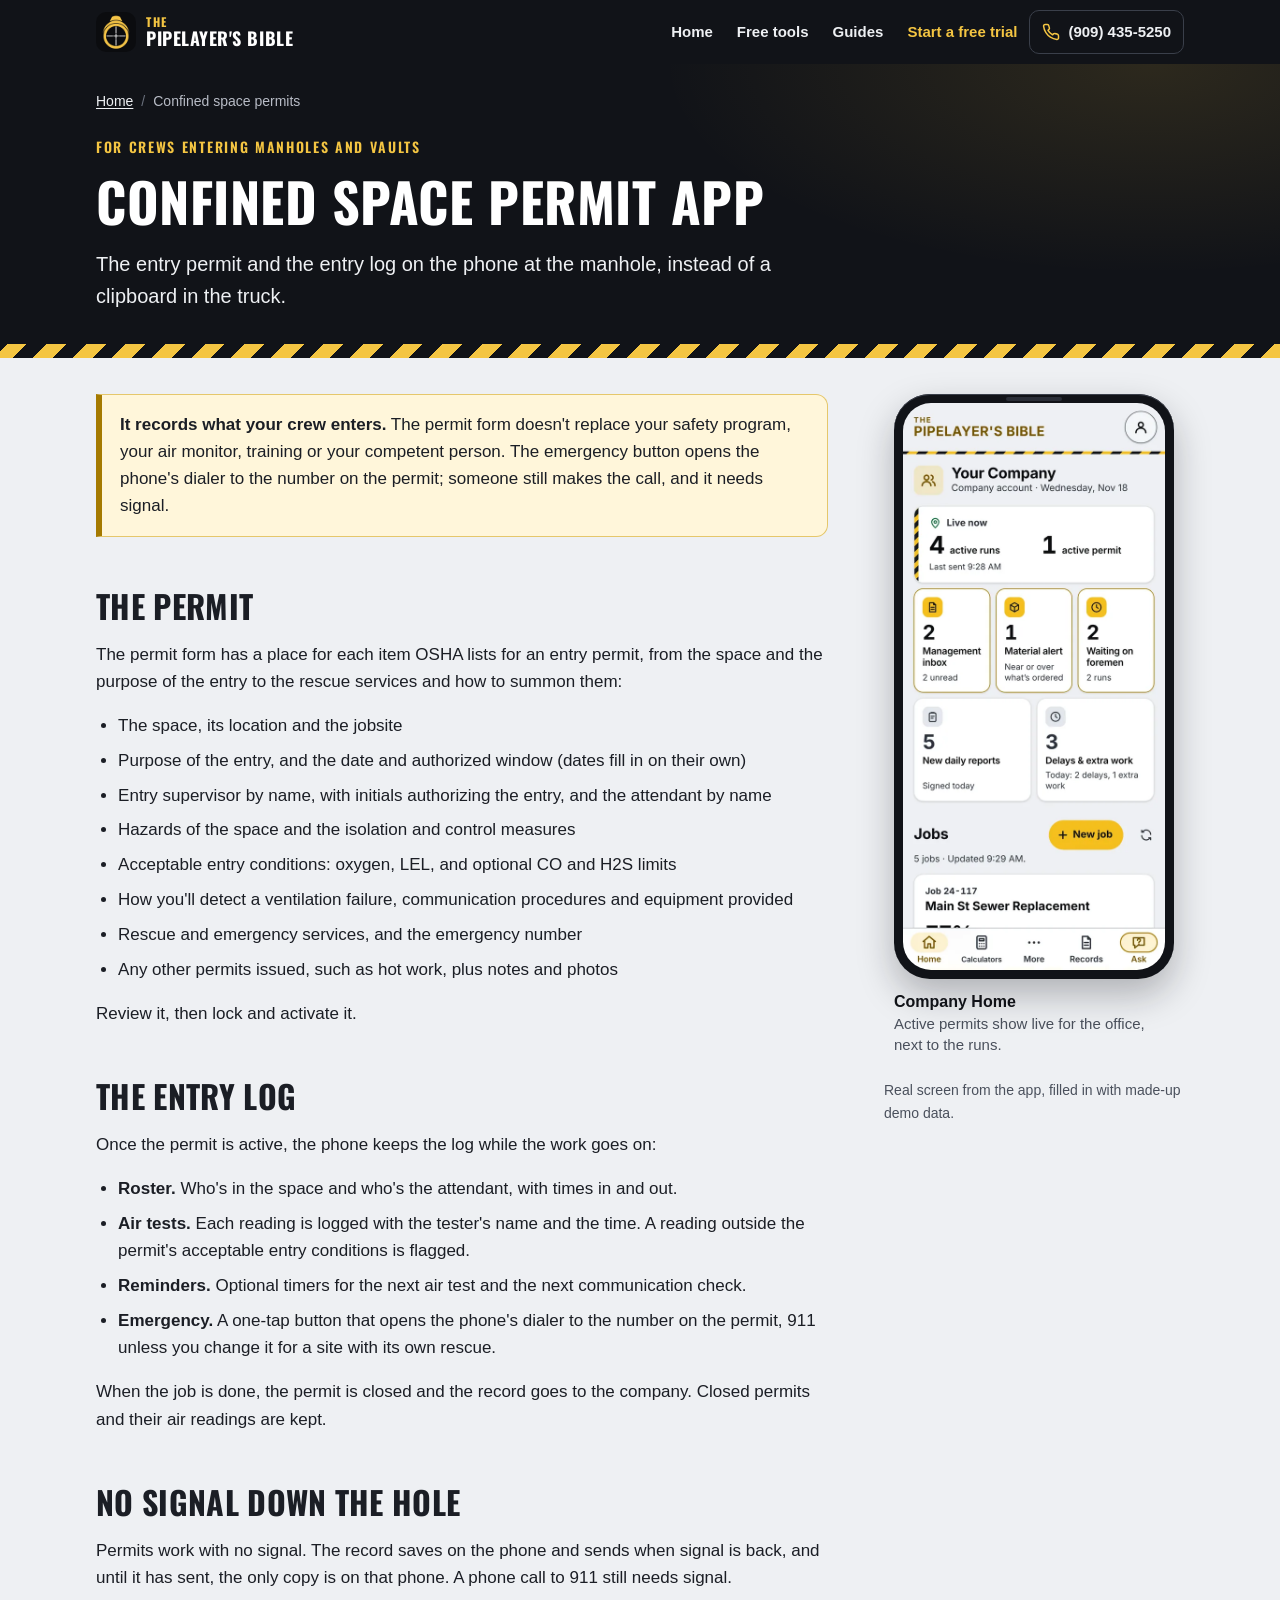
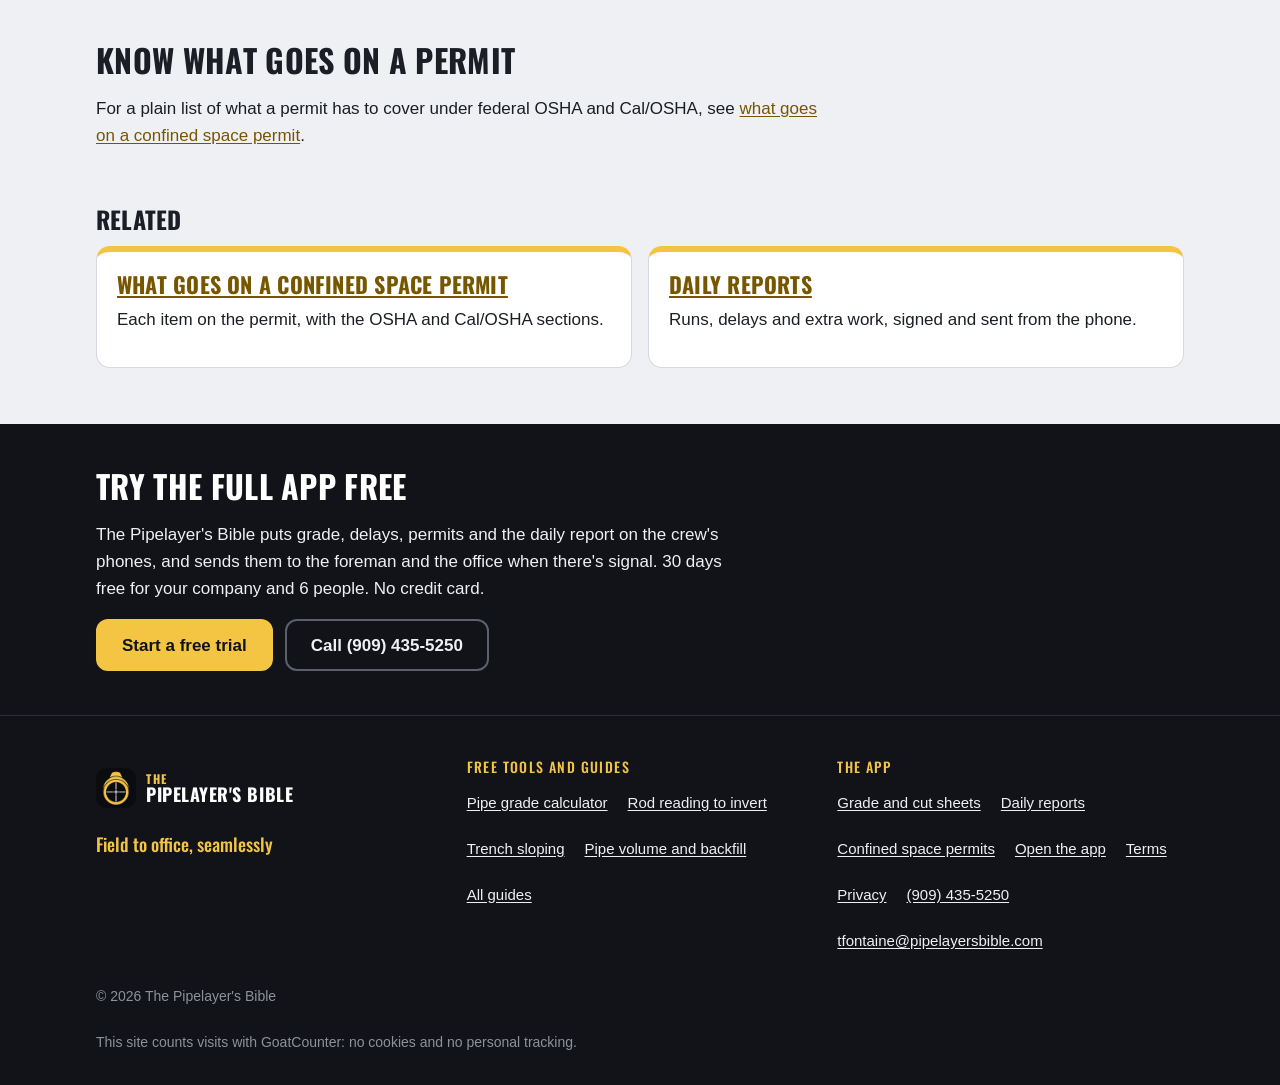
==== confined-space-permit-app/index.html @ 14cc98b0 "SEO: free tools, guides, use-case pages, nav, structured data - index.html: search-phrase title and " ====
<!doctype html>
<html lang="en">
<head>
<meta charset="utf-8">
<meta name="viewport" content="width=device-width, initial-scale=1">
<title>Confined Space Permit App | The Pipelayer's Bible</title>
<link rel="preload" href="/fonts/oswald-latin-700-normal.woff2" as="font" type="font/woff2" crossorigin>
<link rel="stylesheet" href="/css/site.css">
<meta name="description" content="Confined space permit app for pipe crews: entry permit, entrant and attendant roster, air test log with tester and time, one-tap emergency call. No signal needed.">
<link rel="canonical" href="https://pipelayersbible.com/confined-space-permit-app/">

<meta name="theme-color" content="#111318">
<meta name="color-scheme" content="light">
<meta property="og:type" content="website">
<meta property="og:site_name" content="The Pipelayer's Bible">
<meta property="og:title" content="Confined Space Permit App | The Pipelayer's Bible">
<meta property="og:description" content="Confined space permit app for pipe crews: entry permit, entrant and attendant roster, air test log with tester and time, one-tap emergency call. No signal needed.">
<meta property="og:url" content="https://pipelayersbible.com/confined-space-permit-app/">
<meta property="og:image" content="https://pipelayersbible.com/img/og-share.png">
<meta property="og:image:width" content="1200">
<meta property="og:image:height" content="630">
<meta property="og:image:alt" content="The Pipelayer's Bible logo, a gold scope on black, with the words Field to office, seamlessly">
<meta name="twitter:card" content="summary_large_image">
<meta name="twitter:title" content="Confined Space Permit App | The Pipelayer's Bible">
<meta name="twitter:description" content="Confined space permit app for pipe crews: entry permit, entrant and attendant roster, air test log with tester and time, one-tap emergency call. No signal needed.">
<meta name="twitter:image" content="https://pipelayersbible.com/img/og-share.png">
<link rel="icon" href="/favicon.ico" sizes="any">
<link rel="icon" href="/favicon-32.png" type="image/png" sizes="32x32">
<link rel="apple-touch-icon" href="/apple-touch-icon.png">
<script type="application/ld+json">
{
 "@context": "https://schema.org",
 "@graph": [
  {
   "@type": "Organization",
   "@id": "https://pipelayersbible.com/#org",
   "name": "The Pipelayer's Bible",
   "url": "https://pipelayersbible.com/",
   "logo": "https://pipelayersbible.com/img/logo-192.png",
   "telephone": "+1-909-435-5250",
   "email": "tfontaine@pipelayersbible.com"
  },
  {
   "@type": "WebPage",
   "@id": "https://pipelayersbible.com/confined-space-permit-app/",
   "url": "https://pipelayersbible.com/confined-space-permit-app/",
   "name": "Confined space permit app",
   "description": "Confined space permit app for pipe crews: entry permit, entrant and attendant roster, air test log with tester and time, one-tap emergency call. No signal needed.",
   "inLanguage": "en-US",
   "isPartOf": {
    "@id": "https://pipelayersbible.com/#website"
   },
   "about": {
    "@id": "https://pipelayersbible.com/#app"
   },
   "publisher": {
    "@id": "https://pipelayersbible.com/#org"
   },
   "primaryImageOfPage": "https://pipelayersbible.com/img/og-share.png"
  },
  {
   "@type": "BreadcrumbList",
   "itemListElement": [
    {
     "@type": "ListItem",
     "position": 1,
     "name": "Home",
     "item": "https://pipelayersbible.com/"
    },
    {
     "@type": "ListItem",
     "position": 2,
     "name": "Confined space permits",
     "item": "https://pipelayersbible.com/confined-space-permit-app/"
    }
   ]
  }
 ]
}
</script>
</head>
<body>
<a class="skip" href="#main">Skip to content</a>
<header class="topbar">
  <div class="wrap">
    <a class="brand" href="/" aria-label="The Pipelayer's Bible, home">
      <img src="/img/logo-96.png" width="40" height="40" alt="">
      <span><small>The</small>Pipelayer's Bible</span>
    </a>
    <nav class="site-nav" aria-label="Main"><ul><li><a href="/">Home</a></li><li><a href="/tools/">Free tools</a></li><li><a href="/guides/">Guides</a></li><li><a href="/#start" class="nav-cta">Start a free trial</a></li></ul></nav>
    <a class="top-call" href="tel:+19094355250" aria-label="Call Thomas at (909) 435-5250">
      <svg viewBox="0 0 24 24" fill="none" stroke="currentColor" stroke-width="2" stroke-linecap="round" stroke-linejoin="round" aria-hidden="true"><path d="M22 16.9v3a2 2 0 0 1-2.2 2 19.8 19.8 0 0 1-8.6-3.1 19.5 19.5 0 0 1-6-6A19.8 19.8 0 0 1 2.1 4.2 2 2 0 0 1 4.1 2h3a2 2 0 0 1 2 1.7c.1.9.4 1.8.7 2.7a2 2 0 0 1-.5 2.1L8 9.8a16 16 0 0 0 6 6l1.3-1.3a2 2 0 0 1 2.1-.4c.9.3 1.8.6 2.7.7a2 2 0 0 1 1.7 2z"/></svg>
      <span class="word">Call</span><span class="num">(909) 435-5250</span>
    </a>
  </div>
</header>

<main id="main">
<section class="page-hero" aria-labelledby="page-title">
  <div class="wrap">
    <nav class="crumbs" aria-label="Breadcrumb"><ol><li><a href="/">Home</a></li><li><span aria-current="page">Confined space permits</span></li></ol></nav>
    <p class="eyebrow" style="margin-top:18px">For crews entering manholes and vaults</p>
    <h1 id="page-title">Confined space permit app</h1>
    <p class="lead">The entry permit and the entry log on the phone at the manhole, instead of a clipboard in the truck.</p>
  </div>
  <div class="stripe" aria-hidden="true"></div>
</section>
<div class="content"><div class="wrap"><div class="split"><div class="prose">
<div class="warn"><p><strong>It records what your crew enters.</strong> The permit form doesn't replace your safety program, your air monitor, training or your competent person. The emergency button opens the phone's dialer to the number on the permit; someone still makes the call, and it needs signal.</p></div>

<h2>The permit</h2>
<p>The permit form has a place for each item OSHA lists for an entry permit, from the space and the purpose of the entry to the rescue services and how to summon them:</p>
<ul>
<li>The space, its location and the jobsite</li>
<li>Purpose of the entry, and the date and authorized window (dates fill in on their own)</li>
<li>Entry supervisor by name, with initials authorizing the entry, and the attendant by name</li>
<li>Hazards of the space and the isolation and control measures</li>
<li>Acceptable entry conditions: oxygen, LEL, and optional CO and H2S limits</li>
<li>How you'll detect a ventilation failure, communication procedures and equipment provided</li>
<li>Rescue and emergency services, and the emergency number</li>
<li>Any other permits issued, such as hot work, plus notes and photos</li>
</ul>
<p>Review it, then lock and activate it.</p>

<h2>The entry log</h2>
<p>Once the permit is active, the phone keeps the log while the work goes on:</p>
<ul>
<li><strong>Roster.</strong> Who's in the space and who's the attendant, with times in and out.</li>
<li><strong>Air tests.</strong> Each reading is logged with the tester's name and the time. A reading outside the permit's acceptable entry conditions is flagged.</li>
<li><strong>Reminders.</strong> Optional timers for the next air test and the next communication check.</li>
<li><strong>Emergency.</strong> A one-tap button that opens the phone's dialer to the number on the permit, 911 unless you change it for a site with its own rescue.</li>
</ul>
<p>When the job is done, the permit is closed and the record goes to the company. Closed permits and their air readings are kept.</p>

<h2>No signal down the hole</h2>
<p>Permits work with no signal. The record saves on the phone and sends when signal is back, and until it has sent, the only copy is on that phone. A phone call to 911 still needs signal.</p>

<h2>Know what goes on a permit</h2>
<p>For a plain list of what a permit has to cover under federal OSHA and Cal/OSHA, see <a href="/guides/what-goes-on-a-confined-space-permit/">what goes on a confined space permit</a>.</p>
</div>
<div><figure class="shot"><div class="phone"><img src="/img/shot-office-busy.webp" width="560" height="1212" loading="lazy" decoding="async" alt="Company Home in the app for an example company: 4 active runs and 1 active permit live now, 5 daily reports signed today, 3 delays and extra work, and 5 jobs underway starting with Main St Sewer Replacement"></div><figcaption><b>Company Home</b>Active permits show live for the office, next to the runs.</figcaption></figure><p style="font-size:14px;color:var(--muted)">Real screen from the app, filled in with made-up demo data.</p></div>
</div>
<section class="related" aria-labelledby="rel-title"><h2 id="rel-title">Related</h2><ul class="cards"><li class="card"><h3><a href="/guides/what-goes-on-a-confined-space-permit/">What goes on a confined space permit</a></h3><p>Each item on the permit, with the OSHA and Cal/OSHA sections.</p></li><li class="card"><h3><a href="/daily-reports-for-underground-crews/">Daily reports</a></h3><p>Runs, delays and extra work, signed and sent from the phone.</p></li></ul></section>
</div></div>
<section class="cta-band" aria-labelledby="cta-title">
  <div class="wrap">
    <h2 id="cta-title">Try the full app free</h2>
    <p>The Pipelayer's Bible puts grade, delays, permits and the daily report on the crew's phones, and sends them to the foreman and the office when there's signal. 30 days free for your company and 6 people. No credit card.</p>
    <div class="btns"><a class="btn btn-primary" href="/#start">Start a free trial</a><a class="btn btn-ghost" href="tel:+19094355250">Call (909) 435-5250</a></div>
  </div>
</section>
</main>

<footer class="site-foot">
  <div class="wrap">
    <div class="foot-brand">
      <a class="brand" href="/" aria-label="The Pipelayer's Bible, home"><img src="/img/logo-96.png" width="40" height="40" alt=""><span><small>The</small>Pipelayer's Bible</span></a>
      <p>Field to office, seamlessly</p>
    </div>
    <div>
      <p class="foot-h">Free tools and guides</p>
      <ul class="foot-links">
        <li><a href="/tools/pipe-grade-calculator/">Pipe grade calculator</a></li>
        <li><a href="/tools/rod-reading-to-invert/">Rod reading to invert</a></li>
        <li><a href="/tools/trench-sloping/">Trench sloping</a></li>
        <li><a href="/tools/pipe-volume-weight/">Pipe volume and backfill</a></li>
        <li><a href="/guides/">All guides</a></li>
      </ul>
    </div>
    <div>
      <p class="foot-h">The app</p>
      <ul class="foot-links">
        <li><a href="/grade-and-cut-sheet-app/">Grade and cut sheets</a></li>
        <li><a href="/daily-reports-for-underground-crews/">Daily reports</a></li>
        <li><a href="/confined-space-permit-app/">Confined space permits</a></li>
        <li><a href="https://app.pipelayersbible.com">Open the app</a></li>
        <li><a href="https://app.pipelayersbible.com/terms.html">Terms</a></li>
        <li><a href="https://app.pipelayersbible.com/privacy.html">Privacy</a></li>
        <li><a href="tel:+19094355250">(909) 435-5250</a></li>
        <li><a href="mailto:tfontaine@pipelayersbible.com">tfontaine@pipelayersbible.com</a></li>
      </ul>
    </div>
    <p class="copy">&copy; 2026 The Pipelayer's Bible</p>
    <p class="copy">This site counts visits with GoatCounter: no cookies and no personal tracking.</p>
  </div>
</footer>
<script data-goatcounter="https://pipelayersbible.goatcounter.com/count" async src="https://gc.zgo.at/count.js"></script>
</body>
</html>
---- css/site.css ----
/* Shared styles for every page except the home page (index.html keeps its own inline copy so it loads in one request). */
@font-face{font-family:'Oswald';font-style:normal;font-weight:500;font-display:swap;src:url(/fonts/oswald-latin-500-normal.woff2) format('woff2')}
@font-face{font-family:'Oswald';font-style:normal;font-weight:600;font-display:swap;src:url(/fonts/oswald-latin-600-normal.woff2) format('woff2')}
@font-face{font-family:'Oswald';font-style:normal;font-weight:700;font-display:swap;src:url(/fonts/oswald-latin-700-normal.woff2) format('woff2')}
:root{
  --ink:#111318; --ink-2:#1B1E25; --ink-3:#2A2E37; --yellow:#F4C542; --line:#A57A00; --brand:#775600;
  --canvas:#EEF0F3; --card:#FFFFFF; --text:#1B1E25; --muted:#4A505C; --rule:#D5D9E0; --on-dark:#EEF0F3; --on-dark-2:#B8BCC6;
  --head:"Oswald","Arial Narrow",Arial,Helvetica,sans-serif; --body:Arial,Helvetica,sans-serif;
  --r:14px; --wrap:1120px;
}
*,*::before,*::after{box-sizing:border-box}
html{-webkit-text-size-adjust:100%;scroll-behavior:smooth}
@media (prefers-reduced-motion:reduce){html{scroll-behavior:auto}*{transition:none!important}}
body{margin:0;background:var(--canvas);color:var(--text);font:17px/1.6 var(--body);overflow-x:hidden}
img{max-width:100%;height:auto;display:block}
a{color:var(--brand);text-underline-offset:2px}
a:hover{color:var(--ink)}
:focus-visible{outline:3px solid var(--ink);outline-offset:3px;border-radius:4px}
.dark :focus-visible,.topbar :focus-visible,.site-foot :focus-visible,.page-hero :focus-visible,.cta-band :focus-visible{outline-color:var(--yellow)}
.skip{position:absolute;left:-9999px;top:8px;background:var(--yellow);color:var(--ink);padding:10px 14px;font-weight:700;z-index:10;border-radius:8px}
.skip:focus{left:12px}
.wrap{max-width:var(--wrap);margin:0 auto;padding:0 16px}
h1,h2,h3{font-family:var(--head);font-weight:700;line-height:1.15;letter-spacing:.01em;margin:0 0 .5em}
h2{font-size:clamp(24px,5.6vw,32px);text-transform:uppercase;margin-top:1.6em}
h3{font-size:20px;text-transform:uppercase;margin-top:1.4em}
p{margin:0 0 1em}
.eyebrow{font-family:var(--head);font-weight:600;text-transform:uppercase;letter-spacing:.12em;font-size:14px;color:var(--brand);margin:0 0 .6em}
.dark .eyebrow,.page-hero .eyebrow{color:var(--yellow)}
.sr{position:absolute;width:1px;height:1px;margin:-1px;padding:0;overflow:hidden;clip:rect(0 0 0 0);white-space:nowrap;border:0}

/* buttons */
.btn{display:inline-flex;align-items:center;justify-content:center;gap:8px;min-height:52px;padding:0 24px;border-radius:12px;font:700 17px/1 var(--body);text-decoration:none;border:2px solid transparent;cursor:pointer;transition:transform .08s ease,background-color .15s ease}
.btn:active{transform:translateY(1px)}
.btn-primary{background:var(--yellow);color:var(--ink);border-color:var(--yellow)}
.btn-primary:hover{background:#FFD45E;color:var(--ink)}
.btn-ghost{background:transparent;color:var(--on-dark);border-color:#5A606C}
.btn-ghost:hover{border-color:var(--yellow);color:#fff}

/* top bar and nav (same markup on every page, including the home page) */
.topbar{background:var(--ink);color:var(--on-dark)}
.topbar .wrap{display:flex;flex-wrap:wrap;align-items:center;justify-content:space-between;gap:0 12px;min-height:64px}
.brand{display:flex;align-items:center;gap:10px;color:#fff;text-decoration:none;font-family:var(--head);font-weight:700;text-transform:uppercase;letter-spacing:.03em;font-size:18px;line-height:1.05;min-height:64px}
.brand img{width:40px;height:40px;border-radius:10px}
.brand:hover{color:#fff}
.brand small{display:block;color:var(--yellow);font-size:12px;letter-spacing:.14em}
.top-call{color:var(--on-dark);text-decoration:none;font-weight:700;font-size:15px;display:inline-flex;align-items:center;gap:8px;min-height:44px;padding:0 12px;border:1px solid #3A3F4A;border-radius:10px}
.top-call:hover{color:#fff;border-color:var(--yellow)}
.top-call svg{width:18px;height:18px;color:var(--yellow)}
.top-call .num{display:none}
@media (min-width:640px){.top-call .num{display:inline}.top-call .word{display:none}}
.site-nav{order:3;width:100%;border-top:1px solid var(--ink-3)}
.site-nav ul{list-style:none;margin:0;padding:0;display:flex;flex-wrap:wrap;justify-content:space-between;gap:0 8px}
.site-nav a{display:inline-flex;align-items:center;min-height:44px;color:var(--on-dark);text-decoration:none;font-weight:700;font-size:15px;white-space:nowrap}
.site-nav a:hover{color:var(--yellow)}
.site-nav a[aria-current="page"]{color:var(--yellow);text-decoration:underline;text-decoration-thickness:2px;text-underline-offset:6px}
.site-nav .nav-cta{color:var(--yellow)}
@media (min-width:900px){
  .site-nav{order:2;width:auto;border-top:0;margin-left:auto}
  .site-nav ul{gap:0 24px}
  .top-call{order:4}
}

/* page hero (dark band under the header on inner pages) */
.page-hero{background:var(--ink);color:var(--on-dark);padding:20px 0 0;position:relative;overflow:hidden}
.page-hero::before{content:"";position:absolute;inset:0;background:radial-gradient(700px 300px at 90% 0%,rgba(244,197,66,.12),transparent 70%);pointer-events:none}
.page-hero .wrap{position:relative;padding-bottom:32px}
.page-hero h1{font-size:clamp(32px,8.4vw,54px);text-transform:uppercase;color:#fff;margin:.2em 0 .3em}
.page-hero .lead{font-size:clamp(17px,4.4vw,20px);max-width:38em;margin:0}
.page-hero .byline{color:var(--on-dark-2);font-size:15px;margin:14px 0 0}
.stripe{height:14px;background:repeating-linear-gradient(-45deg,var(--yellow) 0 14px,var(--ink) 14px 28px)}
.crumbs ol{list-style:none;margin:0;padding:0;display:flex;flex-wrap:wrap;gap:4px 8px;font-size:14px;color:var(--on-dark-2)}
.crumbs li+li::before{content:"/";margin-right:8px;color:#6B717D}
.crumbs a,.crumbs span{display:inline-block;padding:6px 0}
.crumbs a{color:var(--on-dark)}
.crumbs a:hover{color:var(--yellow)}

/* content */
.content{padding:36px 0 56px}
.prose{max-width:46em}
.prose ul,.prose ol{padding-left:1.3em;margin:0 0 1em}
.prose li{margin:0 0 .45em}
.prose h2:first-child{margin-top:0}
.note{background:var(--card);border-left:6px solid var(--yellow);border-radius:0 12px 12px 0;padding:16px 18px;margin:0 0 1.2em}
.note p:last-child{margin-bottom:0}
.warn{background:#FFF6DA;border:1px solid #E5C76B;border-left:6px solid var(--line);border-radius:0 12px 12px 0;padding:16px 18px;margin:0 0 1.2em}
.warn p:last-child{margin-bottom:0}
blockquote.reg{margin:0 0 1.2em;padding:14px 18px;background:var(--card);border-left:6px solid var(--ink);border-radius:0 12px 12px 0}
blockquote.reg p{margin:0 0 .5em}
blockquote.reg cite{font-style:normal;color:var(--muted);font-size:15px}
.formula{font-family:Consolas,"Courier New",monospace;background:var(--card);border:1px solid var(--rule);border-radius:10px;padding:12px 14px;margin:0 0 1em;font-size:15px;overflow-wrap:anywhere}
.tbl-wrap{overflow-x:auto;margin:0 0 1.2em;-webkit-overflow-scrolling:touch;border:1px solid var(--rule);border-radius:12px;background:var(--card)}
table{border-collapse:collapse;width:100%;font-size:16px}
th,td{text-align:left;padding:10px 12px;border-top:1px solid var(--rule);vertical-align:top}
thead th{border-top:0;background:#E4E7EC;font-family:var(--head);font-weight:600;text-transform:uppercase;letter-spacing:.04em;font-size:14px}
td.num,th.num{text-align:right;font-variant-numeric:tabular-nums;white-space:nowrap}
tr.hl td{background:#FBEFC9}

/* screenshot in a phone frame */
.split{display:grid;gap:28px}
@media (min-width:900px){.split{grid-template-columns:1fr 300px;gap:56px;align-items:start}}
.phone{background:var(--ink);border-radius:36px;padding:9px;box-shadow:0 1px 0 #3A3F4A inset,0 16px 36px rgba(17,19,24,.28);position:relative}
.phone::before{content:"";position:absolute;top:3px;left:50%;width:56px;height:4px;margin-left:-28px;border-radius:4px;background:#2A2E37;z-index:1}
.phone img{border-radius:28px;width:100%;aspect-ratio:560/1212;background:#E2E5EA}
.shot{margin:0 auto 24px;max-width:280px}
.shot figcaption{font-size:15px;color:var(--muted);margin-top:12px;line-height:1.4}
.shot figcaption b{display:block;color:var(--ink);font-size:16px}

/* cards (tool and guide lists, related links) */
.cards{display:grid;gap:16px;margin:8px 0 0;padding:0;list-style:none}
@media (min-width:700px){.cards{grid-template-columns:repeat(2,1fr)}}
.card{background:var(--card);border:1px solid var(--rule);border-top:6px solid var(--yellow);border-radius:var(--r);padding:20px}
.card h2,.card h3{font-size:22px;margin:0 0 .4em}
.card p{margin:0 0 .8em;color:var(--text)}
.card a.go{font-weight:700}
.related{margin-top:40px}
.related h2{font-size:24px}

/* tools */
.tool{background:var(--card);border:1px solid var(--rule);border-radius:var(--r);padding:20px 18px;margin:0 0 24px}
.tool h2{margin-top:0;font-size:24px}
.grid2{display:grid;gap:14px}
@media (min-width:560px){.grid2{grid-template-columns:1fr 1fr}}
.field label,.field legend{display:block;font-weight:700;margin-bottom:6px;padding:0}
.field .hint{display:block;font-weight:400;color:var(--muted);font-size:15px}
.field input,.field select{width:100%;font:17px/1.4 var(--body);color:var(--text);background:#fff;border:2px solid #9AA1AD;border-radius:10px;padding:10px 12px;min-height:50px}
.field input:focus,.field select:focus{border-color:var(--ink);outline:3px solid var(--yellow);outline-offset:0}
fieldset.field{border:0;margin:0;padding:0;min-width:0}
.choices{display:flex;flex-wrap:wrap;gap:8px}
.choices label{display:inline-flex;align-items:center;gap:8px;font-weight:400;margin:0;min-height:44px;padding:0 14px;border:2px solid #9AA1AD;border-radius:10px;background:#fff;cursor:pointer}
.choices input{width:20px;height:20px;min-height:0;margin:0;accent-color:var(--ink)}
.choices label:has(input:checked){border-color:var(--ink);background:#FBEFC9}
.choices label:has(input:focus-visible){outline:3px solid var(--ink);outline-offset:2px}
.results{margin-top:18px}
.results .msg{color:var(--muted);margin:0}
.results .msg.bad{color:#8A1C14;font-weight:700}
.answers{display:grid;gap:10px;margin:0 0 14px}
@media (min-width:560px){.answers{grid-template-columns:repeat(auto-fit,minmax(200px,1fr))}}
.answer{background:var(--canvas);border-radius:12px;padding:12px 14px}
.answer .k{font-size:14px;color:var(--muted);font-weight:700;text-transform:uppercase;letter-spacing:.04em}
.answer .v{font-family:var(--head);font-size:28px;font-weight:600;color:var(--ink);line-height:1.2}
.answer .s{font-size:15px;color:var(--muted)}

/* CTA band */
.cta-band{background:var(--ink);color:var(--on-dark);padding:44px 0}
.cta-band h2{color:#fff;margin-top:0}
.cta-band p{max-width:38em}
.cta-band .btns{display:flex;flex-direction:column;gap:12px;max-width:420px}
@media (min-width:520px){.cta-band .btns{flex-direction:row;max-width:none}}

/* footer */
.site-foot{background:var(--ink);color:var(--on-dark-2);padding:40px 0 32px;font-size:15px;border-top:1px solid var(--ink-3)}
.site-foot .wrap{display:grid;gap:24px}
.foot-brand p{margin:10px 0 0;color:var(--yellow);font-family:var(--head);font-size:18px}
.foot-links{list-style:none;margin:0;padding:0;display:flex;flex-wrap:wrap;gap:6px 20px}
.foot-links a{color:var(--on-dark);display:inline-block;padding:8px 0}
.foot-links a:hover{color:var(--yellow)}
.foot-h{font-family:var(--head);text-transform:uppercase;letter-spacing:.1em;font-size:14px;color:var(--yellow);margin:0 0 4px}
.copy{margin:0;color:#8C919C;font-size:14px}
@media (min-width:900px){.site-foot .wrap{grid-template-columns:1fr 1fr 1fr}.copy{grid-column:1/-1}}

/* 404 */
.nf{padding:56px 0;text-align:center}
.nf img{width:88px;height:88px;border-radius:22px;margin:0 auto 20px}
.nf h1{font-size:clamp(30px,8vw,44px);text-transform:uppercase}
.nf .btns{display:flex;flex-wrap:wrap;gap:12px;justify-content:center}
.nf .btn-ghost{color:var(--ink);border-color:#9AA1AD}
.nf .btn-ghost:hover{color:var(--ink);border-color:var(--ink)}
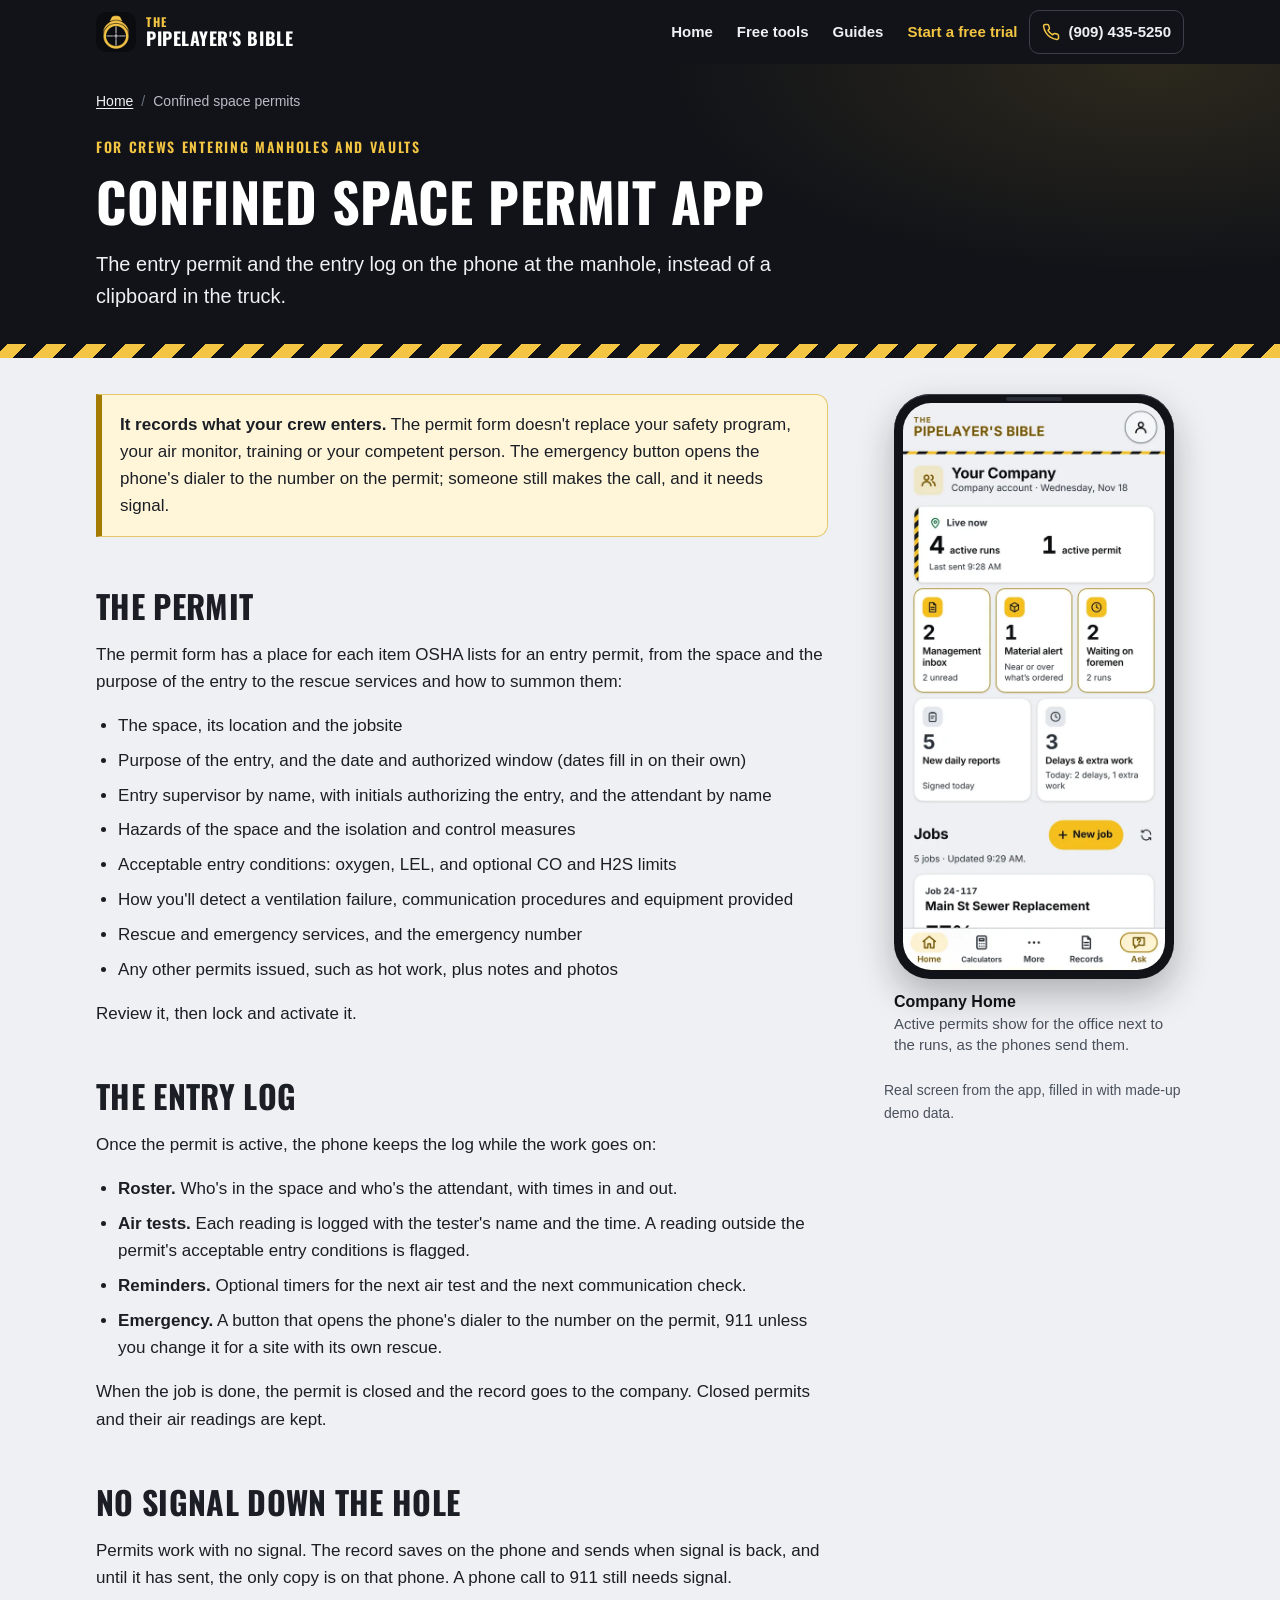
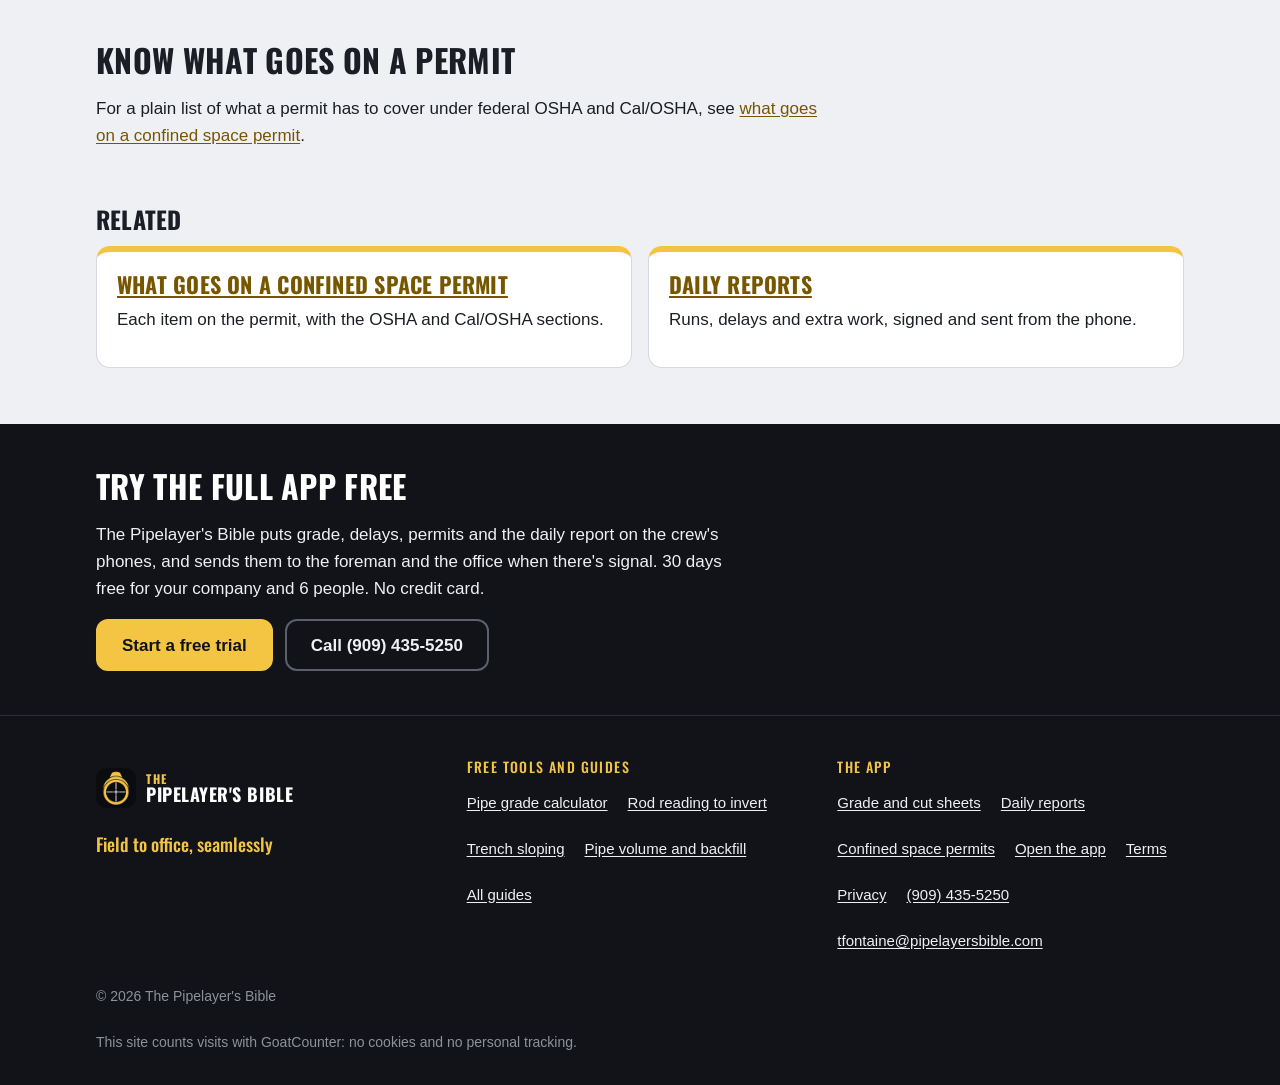
==== commit 10719456: "Answer visitor questions and apply legal wording fixes Home: hero says what the app does, quick-answ" ====
--- a/confined-space-permit-app/index.html
+++ b/confined-space-permit-app/index.html
@@ -6,7 +6,7 @@
 <title>Confined Space Permit App | The Pipelayer's Bible</title>
 <link rel="preload" href="/fonts/oswald-latin-700-normal.woff2" as="font" type="font/woff2" crossorigin>
 <link rel="stylesheet" href="/css/site.css">
-<meta name="description" content="Confined space permit app for pipe crews: entry permit, entrant and attendant roster, air test log with tester and time, one-tap emergency call. No signal needed.">
+<meta name="description" content="Confined space permit app for pipe crews: entry permit, entrant and attendant roster, air test log with tester and time, emergency dial button. Works offline.">
 <link rel="canonical" href="https://pipelayersbible.com/confined-space-permit-app/">
 
 <meta name="theme-color" content="#111318">
@@ -14,7 +14,7 @@
 <meta property="og:type" content="website">
 <meta property="og:site_name" content="The Pipelayer's Bible">
 <meta property="og:title" content="Confined Space Permit App | The Pipelayer's Bible">
-<meta property="og:description" content="Confined space permit app for pipe crews: entry permit, entrant and attendant roster, air test log with tester and time, one-tap emergency call. No signal needed.">
+<meta property="og:description" content="Confined space permit app for pipe crews: entry permit, entrant and attendant roster, air test log with tester and time, emergency dial button. Works offline.">
 <meta property="og:url" content="https://pipelayersbible.com/confined-space-permit-app/">
 <meta property="og:image" content="https://pipelayersbible.com/img/og-share.png">
 <meta property="og:image:width" content="1200">
@@ -22,7 +22,7 @@
 <meta property="og:image:alt" content="The Pipelayer's Bible logo, a gold scope on black, with the words Field to office, seamlessly">
 <meta name="twitter:card" content="summary_large_image">
 <meta name="twitter:title" content="Confined Space Permit App | The Pipelayer's Bible">
-<meta name="twitter:description" content="Confined space permit app for pipe crews: entry permit, entrant and attendant roster, air test log with tester and time, one-tap emergency call. No signal needed.">
+<meta name="twitter:description" content="Confined space permit app for pipe crews: entry permit, entrant and attendant roster, air test log with tester and time, emergency dial button. Works offline.">
 <meta name="twitter:image" content="https://pipelayersbible.com/img/og-share.png">
 <link rel="icon" href="/favicon.ico" sizes="any">
 <link rel="icon" href="/favicon-32.png" type="image/png" sizes="32x32">
@@ -45,7 +45,7 @@
    "@id": "https://pipelayersbible.com/confined-space-permit-app/",
    "url": "https://pipelayersbible.com/confined-space-permit-app/",
    "name": "Confined space permit app",
-   "description": "Confined space permit app for pipe crews: entry permit, entrant and attendant roster, air test log with tester and time, one-tap emergency call. No signal needed.",
+   "description": "Confined space permit app for pipe crews: entry permit, entrant and attendant roster, air test log with tester and time, emergency dial button. Works offline.",
    "inLanguage": "en-US",
    "isPartOf": {
     "@id": "https://pipelayersbible.com/#website"
@@ -128,7 +128,7 @@
 <li><strong>Roster.</strong> Who's in the space and who's the attendant, with times in and out.</li>
 <li><strong>Air tests.</strong> Each reading is logged with the tester's name and the time. A reading outside the permit's acceptable entry conditions is flagged.</li>
 <li><strong>Reminders.</strong> Optional timers for the next air test and the next communication check.</li>
-<li><strong>Emergency.</strong> A one-tap button that opens the phone's dialer to the number on the permit, 911 unless you change it for a site with its own rescue.</li>
+<li><strong>Emergency.</strong> A button that opens the phone's dialer to the number on the permit, 911 unless you change it for a site with its own rescue.</li>
 </ul>
 <p>When the job is done, the permit is closed and the record goes to the company. Closed permits and their air readings are kept.</p>
 
@@ -138,7 +138,7 @@
 <h2>Know what goes on a permit</h2>
 <p>For a plain list of what a permit has to cover under federal OSHA and Cal/OSHA, see <a href="/guides/what-goes-on-a-confined-space-permit/">what goes on a confined space permit</a>.</p>
 </div>
-<div><figure class="shot"><div class="phone"><img src="/img/shot-office-busy.webp" width="560" height="1212" loading="lazy" decoding="async" alt="Company Home in the app for an example company: 4 active runs and 1 active permit live now, 5 daily reports signed today, 3 delays and extra work, and 5 jobs underway starting with Main St Sewer Replacement"></div><figcaption><b>Company Home</b>Active permits show live for the office, next to the runs.</figcaption></figure><p style="font-size:14px;color:var(--muted)">Real screen from the app, filled in with made-up demo data.</p></div>
+<div><figure class="shot"><div class="phone"><img src="/img/shot-office-busy.webp" width="560" height="1212" loading="lazy" decoding="async" alt="Company Home in the app for an example company: 4 active runs and 1 active permit live now, 5 daily reports signed today, 3 delays and extra work, and 5 jobs underway starting with Main St Sewer Replacement"></div><figcaption><b>Company Home</b>Active permits show for the office next to the runs, as the phones send them.</figcaption></figure><p style="font-size:14px;color:var(--muted)">Real screen from the app, filled in with made-up demo data.</p></div>
 </div>
 <section class="related" aria-labelledby="rel-title"><h2 id="rel-title">Related</h2><ul class="cards"><li class="card"><h3><a href="/guides/what-goes-on-a-confined-space-permit/">What goes on a confined space permit</a></h3><p>Each item on the permit, with the OSHA and Cal/OSHA sections.</p></li><li class="card"><h3><a href="/daily-reports-for-underground-crews/">Daily reports</a></h3><p>Runs, delays and extra work, signed and sent from the phone.</p></li></ul></section>
 </div></div>
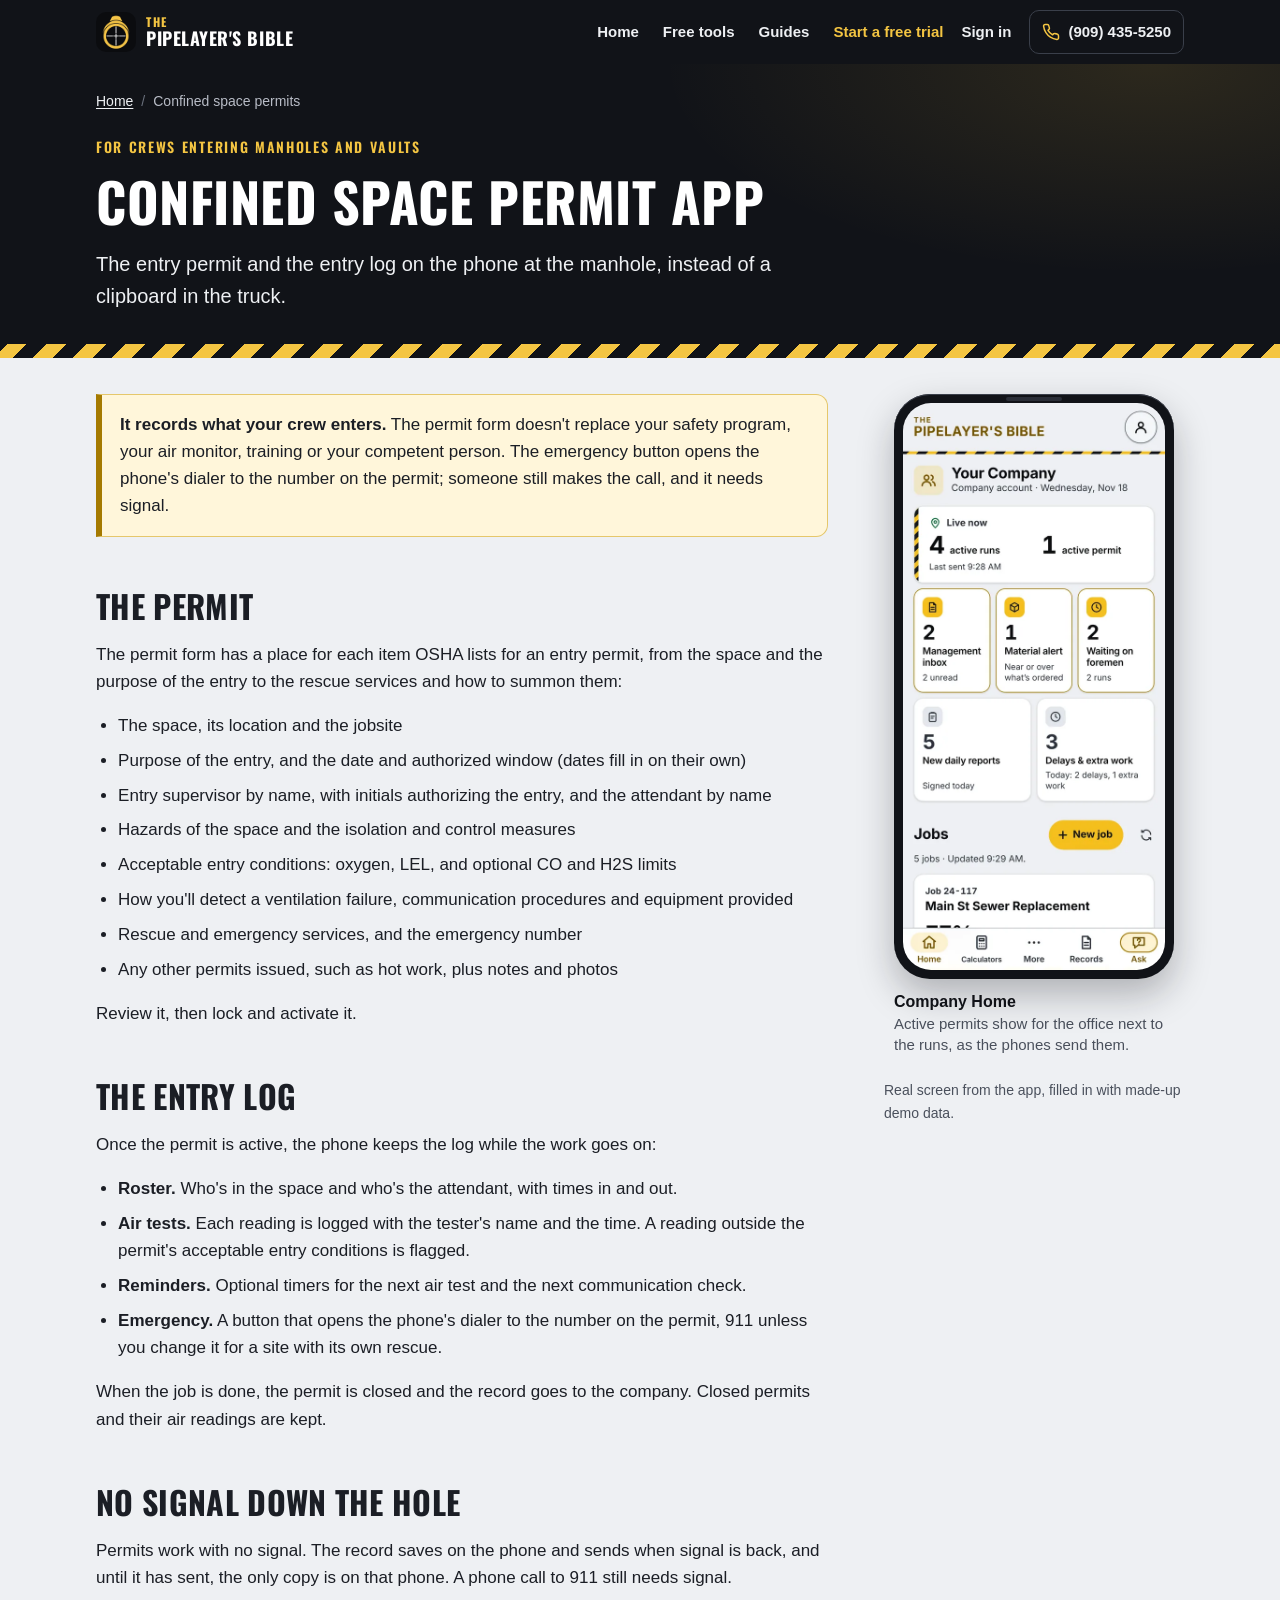
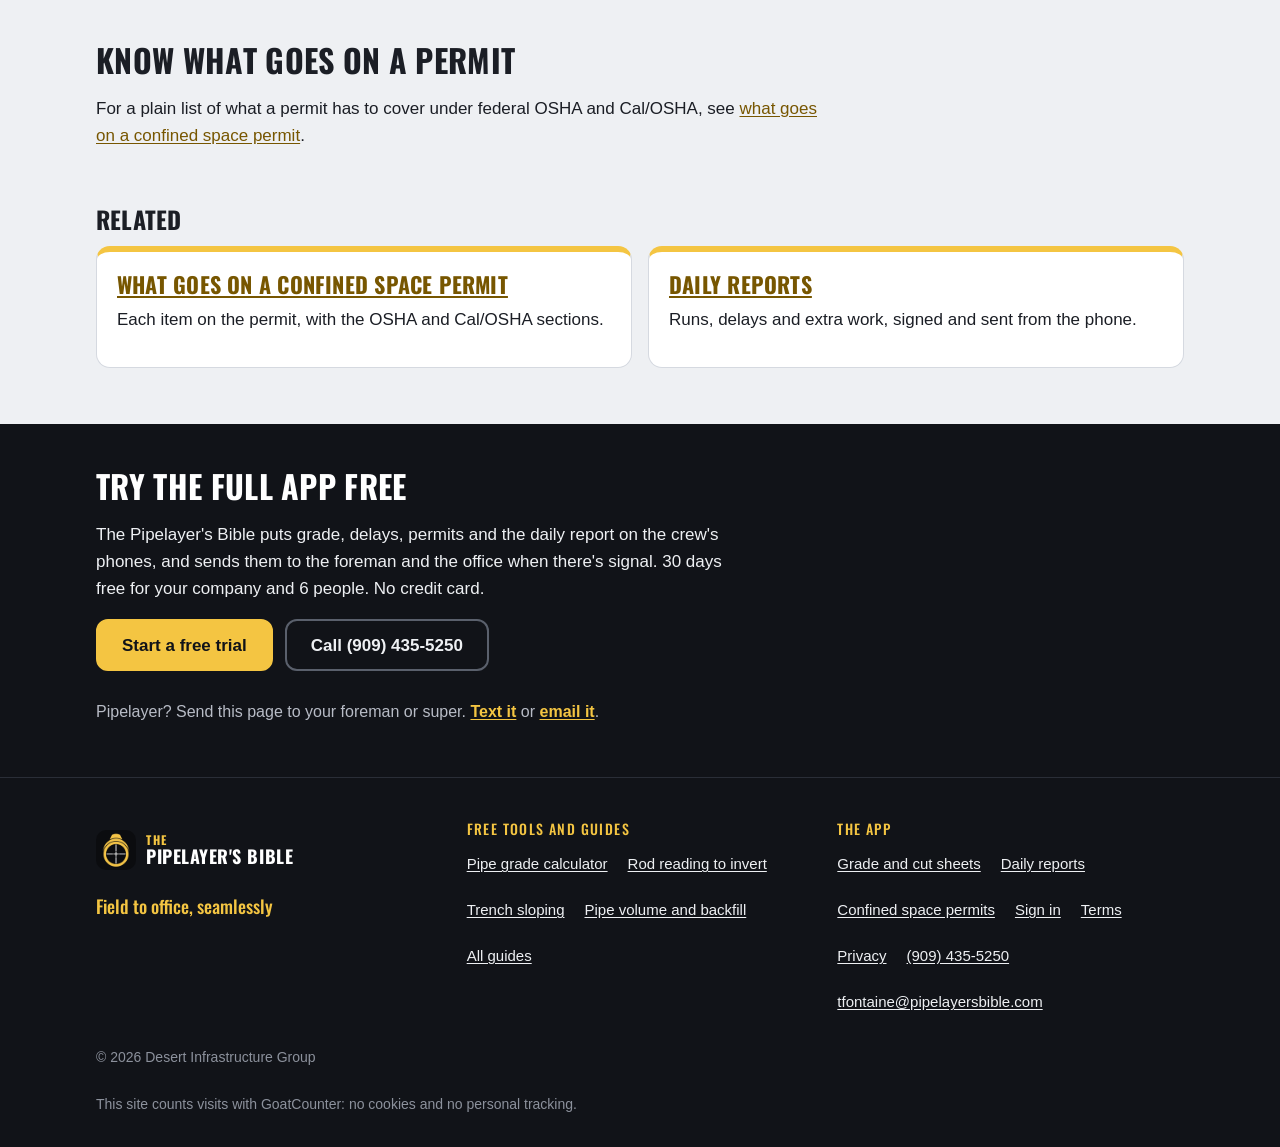
==== commit 73085b01: "Website: $99 pricing and offers, new hero headline and phone screenshot, Sign in link, state field, " ====
--- a/confined-space-permit-app/index.html
+++ b/confined-space-permit-app/index.html
@@ -88,6 +88,7 @@
       <span><small>The</small>Pipelayer's Bible</span>
     </a>
     <nav class="site-nav" aria-label="Main"><ul><li><a href="/">Home</a></li><li><a href="/tools/">Free tools</a></li><li><a href="/guides/">Guides</a></li><li><a href="/#start" class="nav-cta">Start a free trial</a></li></ul></nav>
+    <a class="top-signin" href="https://app.pipelayersbible.com">Sign in</a>
     <a class="top-call" href="tel:+19094355250" aria-label="Call Thomas at (909) 435-5250">
       <svg viewBox="0 0 24 24" fill="none" stroke="currentColor" stroke-width="2" stroke-linecap="round" stroke-linejoin="round" aria-hidden="true"><path d="M22 16.9v3a2 2 0 0 1-2.2 2 19.8 19.8 0 0 1-8.6-3.1 19.5 19.5 0 0 1-6-6A19.8 19.8 0 0 1 2.1 4.2 2 2 0 0 1 4.1 2h3a2 2 0 0 1 2 1.7c.1.9.4 1.8.7 2.7a2 2 0 0 1-.5 2.1L8 9.8a16 16 0 0 0 6 6l1.3-1.3a2 2 0 0 1 2.1-.4c.9.3 1.8.6 2.7.7a2 2 0 0 1 1.7 2z"/></svg>
       <span class="word">Call</span><span class="num">(909) 435-5250</span>
@@ -147,6 +148,7 @@
     <h2 id="cta-title">Try the full app free</h2>
     <p>The Pipelayer's Bible puts grade, delays, permits and the daily report on the crew's phones, and sends them to the foreman and the office when there's signal. 30 days free for your company and 6 people. No credit card.</p>
     <div class="btns"><a class="btn btn-primary" href="/#start">Start a free trial</a><a class="btn btn-ghost" href="tel:+19094355250">Call (909) 435-5250</a></div>
+    <p class="cta-share">Pipelayer? Send this page to your foreman or super. <a href="sms:?&body=Have%20a%20look%20at%20this%20for%20our%20crew%3A%20https%3A%2F%2Fpipelayersbible.com%2Fconfined-space-permit-app%2F">Text it</a> or <a href="mailto:?subject=The%20Pipelayer%27s%20Bible&body=Have%20a%20look%20at%20this%20for%20our%20crew%3A%20https%3A%2F%2Fpipelayersbible.com%2Fconfined-space-permit-app%2F">email it</a>.</p>
   </div>
 </section>
 </main>
@@ -173,14 +175,14 @@
         <li><a href="/grade-and-cut-sheet-app/">Grade and cut sheets</a></li>
         <li><a href="/daily-reports-for-underground-crews/">Daily reports</a></li>
         <li><a href="/confined-space-permit-app/">Confined space permits</a></li>
-        <li><a href="https://app.pipelayersbible.com">Open the app</a></li>
+        <li><a href="https://app.pipelayersbible.com">Sign in</a></li>
         <li><a href="https://app.pipelayersbible.com/terms.html">Terms</a></li>
         <li><a href="https://app.pipelayersbible.com/privacy.html">Privacy</a></li>
         <li><a href="tel:+19094355250">(909) 435-5250</a></li>
         <li><a href="mailto:tfontaine@pipelayersbible.com">tfontaine@pipelayersbible.com</a></li>
       </ul>
     </div>
-    <p class="copy">&copy; 2026 The Pipelayer's Bible</p>
+    <p class="copy">&copy; 2026 Desert Infrastructure Group</p>
     <p class="copy">This site counts visits with GoatCounter: no cookies and no personal tracking.</p>
   </div>
 </footer>
--- a/css/site.css
+++ b/css/site.css
@@ -47,6 +47,9 @@
 .top-call:hover{color:#fff;border-color:var(--yellow)}
 .top-call svg{width:18px;height:18px;color:var(--yellow)}
 .top-call .num{display:none}
+.top-signin{margin-left:auto;color:var(--on-dark);font-weight:700;font-size:15px;text-decoration:none;display:inline-flex;align-items:center;min-height:44px;padding:0 6px}
+.top-signin:hover{color:var(--yellow)}
+@media (max-width:419px){.topbar .wrap{gap:0 10px}.top-signin{padding:0 2px}.top-call{padding:0 12px}.top-call .word{display:none}}
 @media (min-width:640px){.top-call .num{display:inline}.top-call .word{display:none}}
 .site-nav{order:3;width:100%;border-top:1px solid var(--ink-3)}
 .site-nav ul{list-style:none;margin:0;padding:0;display:flex;flex-wrap:wrap;justify-content:space-between;gap:0 8px}
@@ -57,6 +60,7 @@
 @media (min-width:900px){
   .site-nav{order:2;width:auto;border-top:0;margin-left:auto}
   .site-nav ul{gap:0 24px}
+  .top-signin{order:3;margin-left:0}
   .top-call{order:4}
 }
 
@@ -146,6 +150,9 @@
 .cta-band p{max-width:38em}
 .cta-band .btns{display:flex;flex-direction:column;gap:12px;max-width:420px}
 @media (min-width:520px){.cta-band .btns{flex-direction:row;max-width:none}}
+.cta-share{margin:20px 0 0;color:var(--on-dark-2);font-size:16px}
+.cta-share a{color:var(--yellow);font-weight:700;display:inline-block;padding:8px 0}
+.cta-share a:hover{color:#fff}
 
 /* footer */
 .site-foot{background:var(--ink);color:var(--on-dark-2);padding:40px 0 32px;font-size:15px;border-top:1px solid var(--ink-3)}
